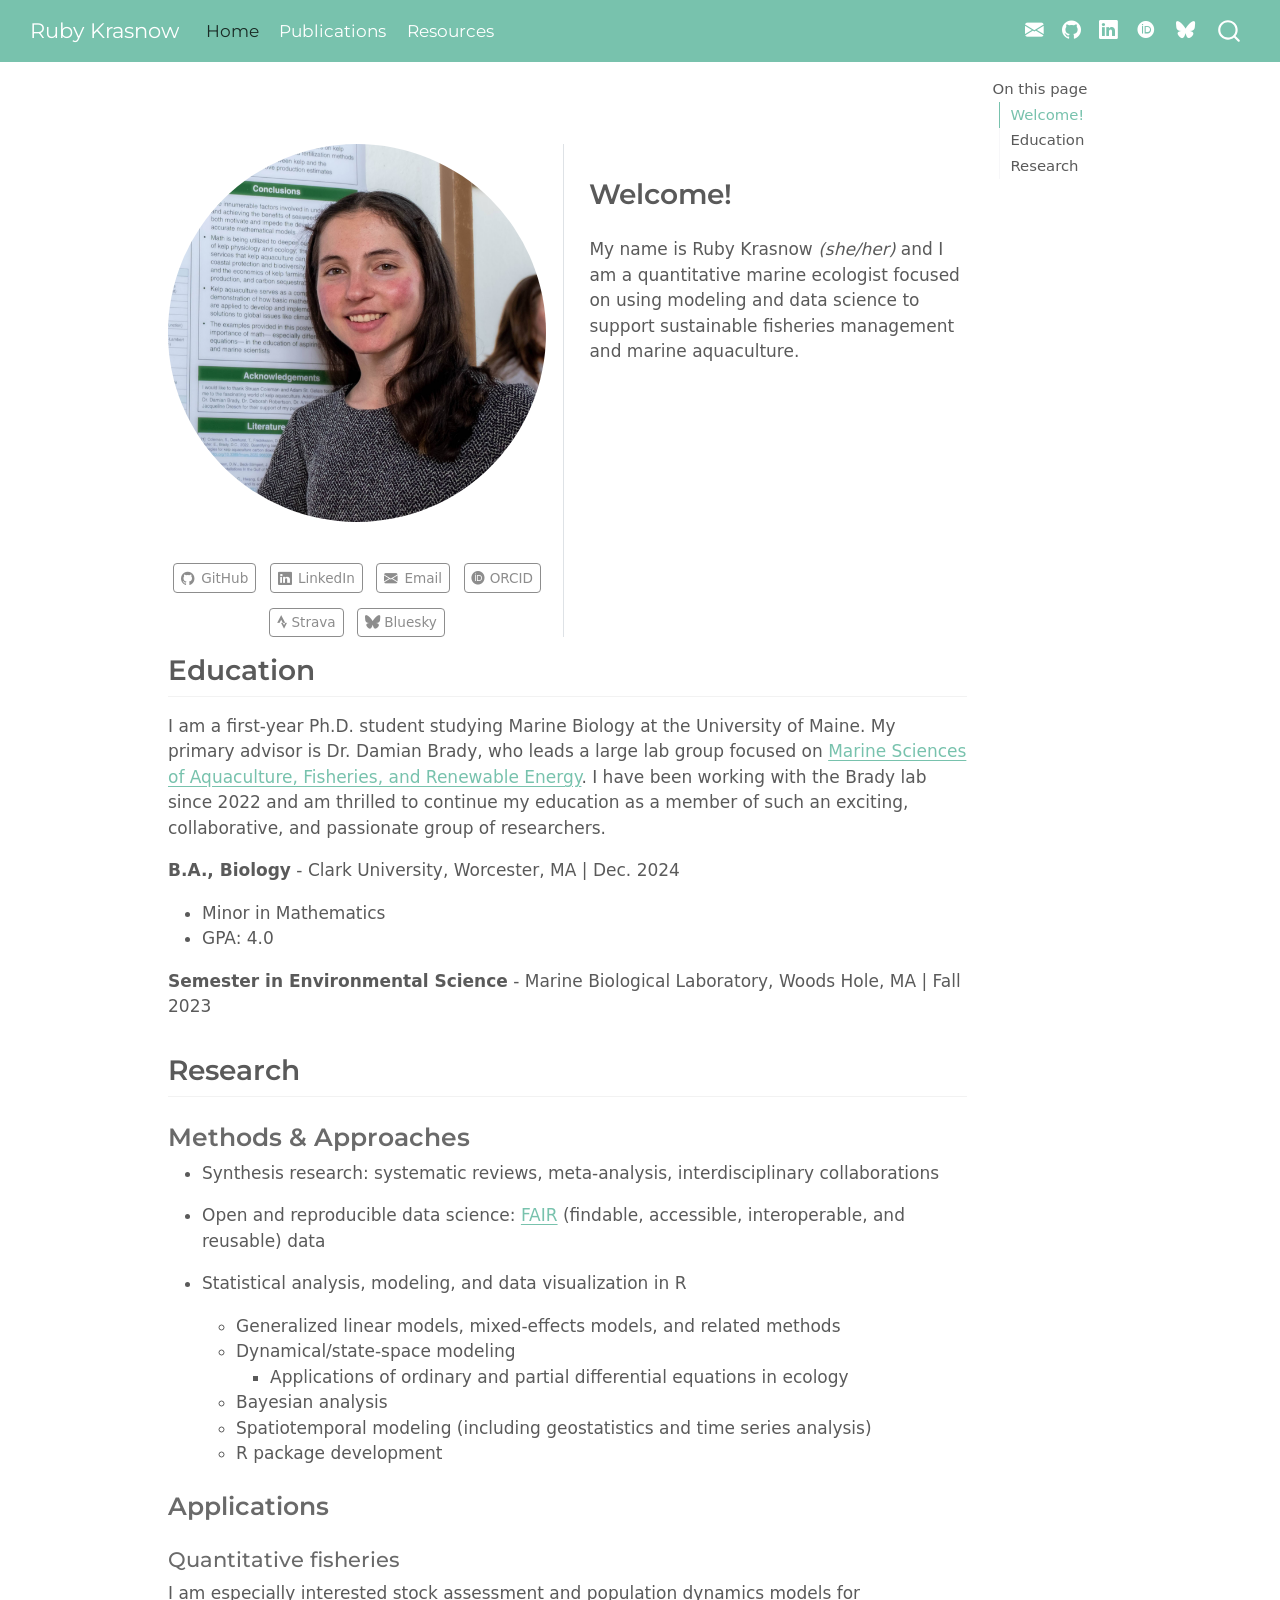
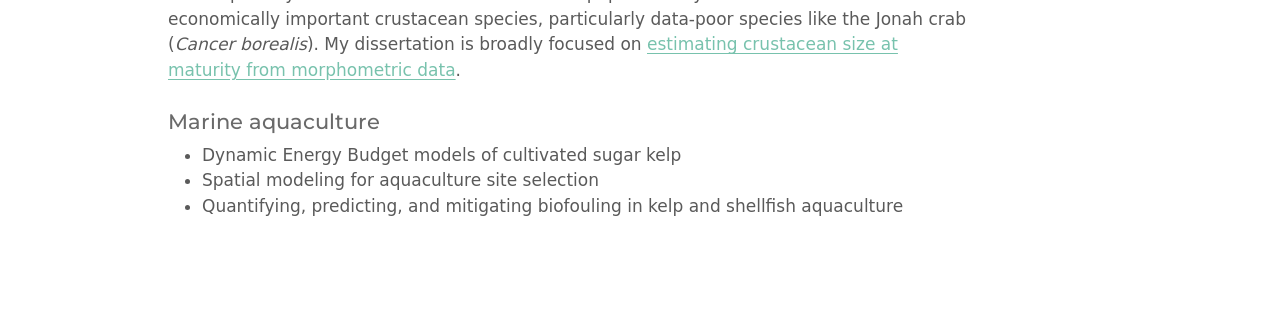
==== index.html @ 5abad7ab "Built site for gh-pages" ====
<!DOCTYPE html>
<html xmlns="http://www.w3.org/1999/xhtml" lang="en" xml:lang="en"><head>

<meta charset="utf-8">
<meta name="generator" content="quarto-1.6.39">

<meta name="viewport" content="width=device-width, initial-scale=1.0, user-scalable=yes">


<title>Ruby Krasnow</title>
<style>
code{white-space: pre-wrap;}
span.smallcaps{font-variant: small-caps;}
div.columns{display: flex; gap: min(4vw, 1.5em);}
div.column{flex: auto; overflow-x: auto;}
div.hanging-indent{margin-left: 1.5em; text-indent: -1.5em;}
ul.task-list{list-style: none;}
ul.task-list li input[type="checkbox"] {
  width: 0.8em;
  margin: 0 0.8em 0.2em -1em; /* quarto-specific, see https://github.com/quarto-dev/quarto-cli/issues/4556 */ 
  vertical-align: middle;
}
</style>


<script src="site_libs/quarto-nav/quarto-nav.js"></script>
<script src="site_libs/quarto-nav/headroom.min.js"></script>
<script src="site_libs/clipboard/clipboard.min.js"></script>
<script src="site_libs/quarto-search/autocomplete.umd.js"></script>
<script src="site_libs/quarto-search/fuse.min.js"></script>
<script src="site_libs/quarto-search/quarto-search.js"></script>
<meta name="quarto:offset" content="./">
<script src="site_libs/quarto-html/quarto.js"></script>
<script src="site_libs/quarto-html/popper.min.js"></script>
<script src="site_libs/quarto-html/tippy.umd.min.js"></script>
<link href="site_libs/quarto-html/tippy.css" rel="stylesheet">
<link href="site_libs/quarto-html/quarto-syntax-highlighting-e26003cea8cd680ca0c55a263523d882.css" rel="stylesheet" id="quarto-text-highlighting-styles">
<script src="site_libs/bootstrap/bootstrap.min.js"></script>
<link href="site_libs/bootstrap/bootstrap-icons.css" rel="stylesheet">
<link href="site_libs/bootstrap/bootstrap-530bf8e59df25186f8bffdc63bad3503.min.css" rel="stylesheet" append-hash="true" id="quarto-bootstrap" data-mode="light">
<link href="site_libs/quarto-contrib/fontawesome6-1.2.0/all.min.css" rel="stylesheet">
<link href="site_libs/quarto-contrib/fontawesome6-1.2.0/latex-fontsize.css" rel="stylesheet">
<script id="quarto-search-options" type="application/json">{
  "location": "navbar",
  "copy-button": false,
  "collapse-after": 3,
  "panel-placement": "end",
  "type": "overlay",
  "limit": 50,
  "keyboard-shortcut": [
    "f",
    "/",
    "s"
  ],
  "show-item-context": false,
  "language": {
    "search-no-results-text": "No results",
    "search-matching-documents-text": "matching documents",
    "search-copy-link-title": "Copy link to search",
    "search-hide-matches-text": "Hide additional matches",
    "search-more-match-text": "more match in this document",
    "search-more-matches-text": "more matches in this document",
    "search-clear-button-title": "Clear",
    "search-text-placeholder": "",
    "search-detached-cancel-button-title": "Cancel",
    "search-submit-button-title": "Submit",
    "search-label": "Search"
  }
}</script>


<link rel="stylesheet" href="styles.css">
</head>

<body class="nav-fixed">

<div id="quarto-search-results"></div>
  <header id="quarto-header" class="headroom fixed-top">
    <nav class="navbar navbar-expand-lg " data-bs-theme="dark">
      <div class="navbar-container container-fluid">
      <div class="navbar-brand-container mx-auto">
    <a class="navbar-brand" href="./index.html">
    <span class="navbar-title">Ruby Krasnow</span>
    </a>
  </div>
            <div id="quarto-search" class="" title="Search"></div>
          <button class="navbar-toggler" type="button" data-bs-toggle="collapse" data-bs-target="#navbarCollapse" aria-controls="navbarCollapse" role="menu" aria-expanded="false" aria-label="Toggle navigation" onclick="if (window.quartoToggleHeadroom) { window.quartoToggleHeadroom(); }">
  <span class="navbar-toggler-icon"></span>
</button>
          <div class="collapse navbar-collapse" id="navbarCollapse">
            <ul class="navbar-nav navbar-nav-scroll me-auto">
  <li class="nav-item">
    <a class="nav-link active" href="./index.html" aria-current="page"> 
<span class="menu-text">Home</span></a>
  </li>  
  <li class="nav-item">
    <a class="nav-link" href="./pubs.html"> 
<span class="menu-text">Publications</span></a>
  </li>  
  <li class="nav-item">
    <a class="nav-link" href="./resources.html"> 
<span class="menu-text">Resources</span></a>
  </li>  
</ul>
            <ul class="navbar-nav navbar-nav-scroll ms-auto">
  <li class="nav-item compact">
    <a class="nav-link" href="mailto:rubykrasnow@gmail.com"> <i class="bi bi-envelope-fill" role="img">
</i> 
<span class="menu-text"></span></a>
  </li>  
  <li class="nav-item compact">
    <a class="nav-link" href="https://github.com/rmk118"> <i class="bi bi-github" role="img">
</i> 
<span class="menu-text"></span></a>
  </li>  
  <li class="nav-item compact">
    <a class="nav-link" href="https://www.linkedin.com/in/ruby-krasnow/"> <i class="bi bi-linkedin" role="img">
</i> 
<span class="menu-text"></span></a>
  </li>  
  <li class="nav-item">
    <a class="nav-link" href="https://orcid.org/0009-0007-0531-8420"> 
<span class="menu-text"><i class="fa-brands fa-orcid" aria-label="orcid"></i></span></a>
  </li>  
  <li class="nav-item">
    <a class="nav-link" href="https://bsky.app/profile/rubyk.bsky.social"> 
<span class="menu-text"><i class="fa-brands fa-bluesky" aria-label="bluesky"></i></span></a>
  </li>  
</ul>
          </div> <!-- /navcollapse -->
            <div class="quarto-navbar-tools">
</div>
      </div> <!-- /container-fluid -->
    </nav>
</header>
<!-- content -->
<div id="quarto-content" class="quarto-container page-columns page-rows-contents page-layout-article page-navbar">
<!-- sidebar -->
<!-- margin-sidebar -->
    <div id="quarto-margin-sidebar" class="sidebar margin-sidebar">
        <nav id="TOC" role="doc-toc" class="toc-active">
    <h2 id="toc-title">On this page</h2>
   
  <ul>
  <li><a href="#welcome" id="toc-welcome" class="nav-link active" data-scroll-target="#welcome">Welcome!</a></li>
  <li><a href="#education" id="toc-education" class="nav-link" data-scroll-target="#education">Education</a></li>
  <li><a href="#research" id="toc-research" class="nav-link" data-scroll-target="#research">Research</a>
  <ul class="collapse">
  <li><a href="#methods-approaches" id="toc-methods-approaches" class="nav-link" data-scroll-target="#methods-approaches">Methods &amp; Approaches</a></li>
  <li><a href="#applications" id="toc-applications" class="nav-link" data-scroll-target="#applications">Applications</a></li>
  </ul></li>
  </ul>
</nav>
    </div>
<!-- main -->
<main class="content" id="quarto-document-content">




<div class="quarto-about-trestles">
  <div class="about-entity">
    <img src="profile_pic.jpg" class="about-image
  round " style="height: 10cm; width: 10cm;">
<header id="title-block-header" class="quarto-title-block"></header>
    <div class="about-links">
  <a href="https://github.com/rmk118" class="about-link" rel="" target="">
    <i class="bi bi-github"></i>
     <span class="about-link-text">GitHub</span>
  </a>
  <a href="https://www.linkedin.com/in/ruby-krasnow/" class="about-link" rel="" target="">
    <i class="bi bi-linkedin"></i>
     <span class="about-link-text">LinkedIn</span>
  </a>
  <a href="mailto:rubykrasnow@gmail.com" class="about-link" rel="" target="">
    <i class="bi bi-envelope-fill"></i>
     <span class="about-link-text">Email</span>
  </a>
  <a href="https://orcid.org/0009-0007-0531-8420" class="about-link" rel="" target="">
     <span class="about-link-text"><i class="fa-brands fa-orcid" aria-label="orcid"></i> ORCID</span>
  </a>
  <a href="https://www.strava.com/athletes/117549632" class="about-link" rel="" target="">
     <span class="about-link-text"><i class="fa-brands fa-strava" aria-label="strava"></i> Strava</span>
  </a>
  <a href="https://bsky.app/profile/rubyk.bsky.social" class="about-link" rel="" target="">
     <span class="about-link-text"><i class="fa-brands fa-bluesky" aria-label="bluesky"></i> Bluesky</span>
  </a>
</div>
  </div>
  <div class="about-contents"><div id="header">
<section id="welcome" class="level2">
<h2 data-anchor-id="welcome">Welcome!</h2>
<p>My name is Ruby Krasnow <em>(she/her)</em> and I am a quantitative marine ecologist focused on using modeling and data science to support sustainable fisheries management and marine aquaculture.</p>
</section>
</div></div>
</div>

<section id="education" class="level2">
<h2 data-anchor-id="education">Education</h2>
<p>I am a first-year Ph.D.&nbsp;student studying Marine Biology at the University of Maine. My primary advisor is Dr.&nbsp;Damian Brady, who leads a large lab group focused on <a href="https://umaine.edu/bradylab/">Marine Sciences of Aquaculture, Fisheries, and Renewable Energy</a>. I have been working with the Brady lab since 2022 and am thrilled to continue my education as a member of such an exciting, collaborative, and passionate group of researchers.</p>
<p><strong>B.A., Biology</strong> - Clark University, Worcester, MA | Dec.&nbsp;2024</p>
<ul>
<li>Minor in Mathematics</li>
<li>GPA: 4.0</li>
</ul>
<p><strong>Semester in Environmental Science</strong> - Marine Biological Laboratory, Woods Hole, MA | Fall 2023</p>
</section>
<section id="research" class="level2">
<h2 data-anchor-id="research">Research</h2>
<section id="methods-approaches" class="level3">
<h3 data-anchor-id="methods-approaches">Methods &amp; Approaches</h3>
<ul>
<li><p>Synthesis research: systematic reviews, meta-analysis, interdisciplinary collaborations</p></li>
<li><p>Open and reproducible data science: <a href="https://www.go-fair.org/fair-principles/">FAIR</a> (findable, accessible, interoperable, and reusable) data</p></li>
<li><p>Statistical analysis, modeling, and data visualization in R</p>
<ul>
<li>Generalized linear models, mixed-effects models, and related methods</li>
<li>Dynamical/state-space modeling
<ul>
<li>Applications of ordinary and partial differential equations in ecology</li>
</ul></li>
<li>Bayesian analysis</li>
<li>Spatiotemporal modeling (including geostatistics and time series analysis)</li>
<li>R package development</li>
</ul></li>
</ul>
</section>
<section id="applications" class="level3">
<h3 data-anchor-id="applications">Applications</h3>
<section id="quantitative-fisheries" class="level4">
<h4 data-anchor-id="quantitative-fisheries">Quantitative fisheries</h4>
<p>I am especially interested stock assessment and population dynamics models for economically important crustacean species, particularly data-poor species like the Jonah crab (<em>Cancer borealis</em>). My dissertation is broadly focused on <a href="https://rmk118.github.io/thesis_proposal/">estimating crustacean size at maturity from morphometric data</a>.</p>
</section>
<section id="marine-aquaculture" class="level4">
<h4 data-anchor-id="marine-aquaculture">Marine aquaculture</h4>
<ul>
<li>Dynamic Energy Budget models of cultivated sugar kelp</li>
<li>Spatial modeling for aquaculture site selection</li>
<li>Quantifying, predicting, and mitigating biofouling in kelp and shellfish aquaculture</li>
</ul>



</section>
</section>
</section>

</main> <!-- /main -->
<script id="quarto-html-after-body" type="application/javascript">
window.document.addEventListener("DOMContentLoaded", function (event) {
  const toggleBodyColorMode = (bsSheetEl) => {
    const mode = bsSheetEl.getAttribute("data-mode");
    const bodyEl = window.document.querySelector("body");
    if (mode === "dark") {
      bodyEl.classList.add("quarto-dark");
      bodyEl.classList.remove("quarto-light");
    } else {
      bodyEl.classList.add("quarto-light");
      bodyEl.classList.remove("quarto-dark");
    }
  }
  const toggleBodyColorPrimary = () => {
    const bsSheetEl = window.document.querySelector("link#quarto-bootstrap");
    if (bsSheetEl) {
      toggleBodyColorMode(bsSheetEl);
    }
  }
  toggleBodyColorPrimary();  
  const isCodeAnnotation = (el) => {
    for (const clz of el.classList) {
      if (clz.startsWith('code-annotation-')) {                     
        return true;
      }
    }
    return false;
  }
  const onCopySuccess = function(e) {
    // button target
    const button = e.trigger;
    // don't keep focus
    button.blur();
    // flash "checked"
    button.classList.add('code-copy-button-checked');
    var currentTitle = button.getAttribute("title");
    button.setAttribute("title", "Copied!");
    let tooltip;
    if (window.bootstrap) {
      button.setAttribute("data-bs-toggle", "tooltip");
      button.setAttribute("data-bs-placement", "left");
      button.setAttribute("data-bs-title", "Copied!");
      tooltip = new bootstrap.Tooltip(button, 
        { trigger: "manual", 
          customClass: "code-copy-button-tooltip",
          offset: [0, -8]});
      tooltip.show();    
    }
    setTimeout(function() {
      if (tooltip) {
        tooltip.hide();
        button.removeAttribute("data-bs-title");
        button.removeAttribute("data-bs-toggle");
        button.removeAttribute("data-bs-placement");
      }
      button.setAttribute("title", currentTitle);
      button.classList.remove('code-copy-button-checked');
    }, 1000);
    // clear code selection
    e.clearSelection();
  }
  const getTextToCopy = function(trigger) {
      const codeEl = trigger.previousElementSibling.cloneNode(true);
      for (const childEl of codeEl.children) {
        if (isCodeAnnotation(childEl)) {
          childEl.remove();
        }
      }
      return codeEl.innerText;
  }
  const clipboard = new window.ClipboardJS('.code-copy-button:not([data-in-quarto-modal])', {
    text: getTextToCopy
  });
  clipboard.on('success', onCopySuccess);
  if (window.document.getElementById('quarto-embedded-source-code-modal')) {
    const clipboardModal = new window.ClipboardJS('.code-copy-button[data-in-quarto-modal]', {
      text: getTextToCopy,
      container: window.document.getElementById('quarto-embedded-source-code-modal')
    });
    clipboardModal.on('success', onCopySuccess);
  }
    var localhostRegex = new RegExp(/^(?:http|https):\/\/localhost\:?[0-9]*\//);
    var mailtoRegex = new RegExp(/^mailto:/);
      var filterRegex = new RegExp('/' + window.location.host + '/');
    var isInternal = (href) => {
        return filterRegex.test(href) || localhostRegex.test(href) || mailtoRegex.test(href);
    }
    // Inspect non-navigation links and adorn them if external
 	var links = window.document.querySelectorAll('a[href]:not(.nav-link):not(.navbar-brand):not(.toc-action):not(.sidebar-link):not(.sidebar-item-toggle):not(.pagination-link):not(.no-external):not([aria-hidden]):not(.dropdown-item):not(.quarto-navigation-tool):not(.about-link)');
    for (var i=0; i<links.length; i++) {
      const link = links[i];
      if (!isInternal(link.href)) {
        // undo the damage that might have been done by quarto-nav.js in the case of
        // links that we want to consider external
        if (link.dataset.originalHref !== undefined) {
          link.href = link.dataset.originalHref;
        }
          // target, if specified
          link.setAttribute("target", "_blank");
          if (link.getAttribute("rel") === null) {
            link.setAttribute("rel", "noopener");
          }
      }
    }
  function tippyHover(el, contentFn, onTriggerFn, onUntriggerFn) {
    const config = {
      allowHTML: true,
      maxWidth: 500,
      delay: 100,
      arrow: false,
      appendTo: function(el) {
          return el.parentElement;
      },
      interactive: true,
      interactiveBorder: 10,
      theme: 'quarto',
      placement: 'bottom-start',
    };
    if (contentFn) {
      config.content = contentFn;
    }
    if (onTriggerFn) {
      config.onTrigger = onTriggerFn;
    }
    if (onUntriggerFn) {
      config.onUntrigger = onUntriggerFn;
    }
    window.tippy(el, config); 
  }
  const noterefs = window.document.querySelectorAll('a[role="doc-noteref"]');
  for (var i=0; i<noterefs.length; i++) {
    const ref = noterefs[i];
    tippyHover(ref, function() {
      // use id or data attribute instead here
      let href = ref.getAttribute('data-footnote-href') || ref.getAttribute('href');
      try { href = new URL(href).hash; } catch {}
      const id = href.replace(/^#\/?/, "");
      const note = window.document.getElementById(id);
      if (note) {
        return note.innerHTML;
      } else {
        return "";
      }
    });
  }
  const xrefs = window.document.querySelectorAll('a.quarto-xref');
  const processXRef = (id, note) => {
    // Strip column container classes
    const stripColumnClz = (el) => {
      el.classList.remove("page-full", "page-columns");
      if (el.children) {
        for (const child of el.children) {
          stripColumnClz(child);
        }
      }
    }
    stripColumnClz(note)
    if (id === null || id.startsWith('sec-')) {
      // Special case sections, only their first couple elements
      const container = document.createElement("div");
      if (note.children && note.children.length > 2) {
        container.appendChild(note.children[0].cloneNode(true));
        for (let i = 1; i < note.children.length; i++) {
          const child = note.children[i];
          if (child.tagName === "P" && child.innerText === "") {
            continue;
          } else {
            container.appendChild(child.cloneNode(true));
            break;
          }
        }
        if (window.Quarto?.typesetMath) {
          window.Quarto.typesetMath(container);
        }
        return container.innerHTML
      } else {
        if (window.Quarto?.typesetMath) {
          window.Quarto.typesetMath(note);
        }
        return note.innerHTML;
      }
    } else {
      // Remove any anchor links if they are present
      const anchorLink = note.querySelector('a.anchorjs-link');
      if (anchorLink) {
        anchorLink.remove();
      }
      if (window.Quarto?.typesetMath) {
        window.Quarto.typesetMath(note);
      }
      if (note.classList.contains("callout")) {
        return note.outerHTML;
      } else {
        return note.innerHTML;
      }
    }
  }
  for (var i=0; i<xrefs.length; i++) {
    const xref = xrefs[i];
    tippyHover(xref, undefined, function(instance) {
      instance.disable();
      let url = xref.getAttribute('href');
      let hash = undefined; 
      if (url.startsWith('#')) {
        hash = url;
      } else {
        try { hash = new URL(url).hash; } catch {}
      }
      if (hash) {
        const id = hash.replace(/^#\/?/, "");
        const note = window.document.getElementById(id);
        if (note !== null) {
          try {
            const html = processXRef(id, note.cloneNode(true));
            instance.setContent(html);
          } finally {
            instance.enable();
            instance.show();
          }
        } else {
          // See if we can fetch this
          fetch(url.split('#')[0])
          .then(res => res.text())
          .then(html => {
            const parser = new DOMParser();
            const htmlDoc = parser.parseFromString(html, "text/html");
            const note = htmlDoc.getElementById(id);
            if (note !== null) {
              const html = processXRef(id, note);
              instance.setContent(html);
            } 
          }).finally(() => {
            instance.enable();
            instance.show();
          });
        }
      } else {
        // See if we can fetch a full url (with no hash to target)
        // This is a special case and we should probably do some content thinning / targeting
        fetch(url)
        .then(res => res.text())
        .then(html => {
          const parser = new DOMParser();
          const htmlDoc = parser.parseFromString(html, "text/html");
          const note = htmlDoc.querySelector('main.content');
          if (note !== null) {
            // This should only happen for chapter cross references
            // (since there is no id in the URL)
            // remove the first header
            if (note.children.length > 0 && note.children[0].tagName === "HEADER") {
              note.children[0].remove();
            }
            const html = processXRef(null, note);
            instance.setContent(html);
          } 
        }).finally(() => {
          instance.enable();
          instance.show();
        });
      }
    }, function(instance) {
    });
  }
      let selectedAnnoteEl;
      const selectorForAnnotation = ( cell, annotation) => {
        let cellAttr = 'data-code-cell="' + cell + '"';
        let lineAttr = 'data-code-annotation="' +  annotation + '"';
        const selector = 'span[' + cellAttr + '][' + lineAttr + ']';
        return selector;
      }
      const selectCodeLines = (annoteEl) => {
        const doc = window.document;
        const targetCell = annoteEl.getAttribute("data-target-cell");
        const targetAnnotation = annoteEl.getAttribute("data-target-annotation");
        const annoteSpan = window.document.querySelector(selectorForAnnotation(targetCell, targetAnnotation));
        const lines = annoteSpan.getAttribute("data-code-lines").split(",");
        const lineIds = lines.map((line) => {
          return targetCell + "-" + line;
        })
        let top = null;
        let height = null;
        let parent = null;
        if (lineIds.length > 0) {
            //compute the position of the single el (top and bottom and make a div)
            const el = window.document.getElementById(lineIds[0]);
            top = el.offsetTop;
            height = el.offsetHeight;
            parent = el.parentElement.parentElement;
          if (lineIds.length > 1) {
            const lastEl = window.document.getElementById(lineIds[lineIds.length - 1]);
            const bottom = lastEl.offsetTop + lastEl.offsetHeight;
            height = bottom - top;
          }
          if (top !== null && height !== null && parent !== null) {
            // cook up a div (if necessary) and position it 
            let div = window.document.getElementById("code-annotation-line-highlight");
            if (div === null) {
              div = window.document.createElement("div");
              div.setAttribute("id", "code-annotation-line-highlight");
              div.style.position = 'absolute';
              parent.appendChild(div);
            }
            div.style.top = top - 2 + "px";
            div.style.height = height + 4 + "px";
            div.style.left = 0;
            let gutterDiv = window.document.getElementById("code-annotation-line-highlight-gutter");
            if (gutterDiv === null) {
              gutterDiv = window.document.createElement("div");
              gutterDiv.setAttribute("id", "code-annotation-line-highlight-gutter");
              gutterDiv.style.position = 'absolute';
              const codeCell = window.document.getElementById(targetCell);
              const gutter = codeCell.querySelector('.code-annotation-gutter');
              gutter.appendChild(gutterDiv);
            }
            gutterDiv.style.top = top - 2 + "px";
            gutterDiv.style.height = height + 4 + "px";
          }
          selectedAnnoteEl = annoteEl;
        }
      };
      const unselectCodeLines = () => {
        const elementsIds = ["code-annotation-line-highlight", "code-annotation-line-highlight-gutter"];
        elementsIds.forEach((elId) => {
          const div = window.document.getElementById(elId);
          if (div) {
            div.remove();
          }
        });
        selectedAnnoteEl = undefined;
      };
        // Handle positioning of the toggle
    window.addEventListener(
      "resize",
      throttle(() => {
        elRect = undefined;
        if (selectedAnnoteEl) {
          selectCodeLines(selectedAnnoteEl);
        }
      }, 10)
    );
    function throttle(fn, ms) {
    let throttle = false;
    let timer;
      return (...args) => {
        if(!throttle) { // first call gets through
            fn.apply(this, args);
            throttle = true;
        } else { // all the others get throttled
            if(timer) clearTimeout(timer); // cancel #2
            timer = setTimeout(() => {
              fn.apply(this, args);
              timer = throttle = false;
            }, ms);
        }
      };
    }
      // Attach click handler to the DT
      const annoteDls = window.document.querySelectorAll('dt[data-target-cell]');
      for (const annoteDlNode of annoteDls) {
        annoteDlNode.addEventListener('click', (event) => {
          const clickedEl = event.target;
          if (clickedEl !== selectedAnnoteEl) {
            unselectCodeLines();
            const activeEl = window.document.querySelector('dt[data-target-cell].code-annotation-active');
            if (activeEl) {
              activeEl.classList.remove('code-annotation-active');
            }
            selectCodeLines(clickedEl);
            clickedEl.classList.add('code-annotation-active');
          } else {
            // Unselect the line
            unselectCodeLines();
            clickedEl.classList.remove('code-annotation-active');
          }
        });
      }
  const findCites = (el) => {
    const parentEl = el.parentElement;
    if (parentEl) {
      const cites = parentEl.dataset.cites;
      if (cites) {
        return {
          el,
          cites: cites.split(' ')
        };
      } else {
        return findCites(el.parentElement)
      }
    } else {
      return undefined;
    }
  };
  var bibliorefs = window.document.querySelectorAll('a[role="doc-biblioref"]');
  for (var i=0; i<bibliorefs.length; i++) {
    const ref = bibliorefs[i];
    const citeInfo = findCites(ref);
    if (citeInfo) {
      tippyHover(citeInfo.el, function() {
        var popup = window.document.createElement('div');
        citeInfo.cites.forEach(function(cite) {
          var citeDiv = window.document.createElement('div');
          citeDiv.classList.add('hanging-indent');
          citeDiv.classList.add('csl-entry');
          var biblioDiv = window.document.getElementById('ref-' + cite);
          if (biblioDiv) {
            citeDiv.innerHTML = biblioDiv.innerHTML;
          }
          popup.appendChild(citeDiv);
        });
        return popup.innerHTML;
      });
    }
  }
});
</script>
</div> <!-- /content -->




</body></html>
---- site_libs/quarto-html/tippy.css ----
.tippy-box[data-animation=fade][data-state=hidden]{opacity:0}[data-tippy-root]{max-width:calc(100vw - 10px)}.tippy-box{position:relative;background-color:#333;color:#fff;border-radius:4px;font-size:14px;line-height:1.4;white-space:normal;outline:0;transition-property:transform,visibility,opacity}.tippy-box[data-placement^=top]>.tippy-arrow{bottom:0}.tippy-box[data-placement^=top]>.tippy-arrow:before{bottom:-7px;left:0;border-width:8px 8px 0;border-top-color:initial;transform-origin:center top}.tippy-box[data-placement^=bottom]>.tippy-arrow{top:0}.tippy-box[data-placement^=bottom]>.tippy-arrow:before{top:-7px;left:0;border-width:0 8px 8px;border-bottom-color:initial;transform-origin:center bottom}.tippy-box[data-placement^=left]>.tippy-arrow{right:0}.tippy-box[data-placement^=left]>.tippy-arrow:before{border-width:8px 0 8px 8px;border-left-color:initial;right:-7px;transform-origin:center left}.tippy-box[data-placement^=right]>.tippy-arrow{left:0}.tippy-box[data-placement^=right]>.tippy-arrow:before{left:-7px;border-width:8px 8px 8px 0;border-right-color:initial;transform-origin:center right}.tippy-box[data-inertia][data-state=visible]{transition-timing-function:cubic-bezier(.54,1.5,.38,1.11)}.tippy-arrow{width:16px;height:16px;color:#333}.tippy-arrow:before{content:"";position:absolute;border-color:transparent;border-style:solid}.tippy-content{position:relative;padding:5px 9px;z-index:1}
---- site_libs/quarto-html/quarto-syntax-highlighting-e26003cea8cd680ca0c55a263523d882.css ----
/* quarto syntax highlight colors */
:root {
  --quarto-hl-ot-color: #003B4F;
  --quarto-hl-at-color: #657422;
  --quarto-hl-ss-color: #20794D;
  --quarto-hl-an-color: #5E5E5E;
  --quarto-hl-fu-color: #4758AB;
  --quarto-hl-st-color: #20794D;
  --quarto-hl-cf-color: #003B4F;
  --quarto-hl-op-color: #5E5E5E;
  --quarto-hl-er-color: #AD0000;
  --quarto-hl-bn-color: #AD0000;
  --quarto-hl-al-color: #AD0000;
  --quarto-hl-va-color: #111111;
  --quarto-hl-bu-color: inherit;
  --quarto-hl-ex-color: inherit;
  --quarto-hl-pp-color: #AD0000;
  --quarto-hl-in-color: #5E5E5E;
  --quarto-hl-vs-color: #20794D;
  --quarto-hl-wa-color: #5E5E5E;
  --quarto-hl-do-color: #5E5E5E;
  --quarto-hl-im-color: #00769E;
  --quarto-hl-ch-color: #20794D;
  --quarto-hl-dt-color: #AD0000;
  --quarto-hl-fl-color: #AD0000;
  --quarto-hl-co-color: #5E5E5E;
  --quarto-hl-cv-color: #5E5E5E;
  --quarto-hl-cn-color: #8f5902;
  --quarto-hl-sc-color: #5E5E5E;
  --quarto-hl-dv-color: #AD0000;
  --quarto-hl-kw-color: #003B4F;
}

/* other quarto variables */
:root {
  --quarto-font-monospace: SFMono-Regular, Menlo, Monaco, Consolas, "Liberation Mono", "Courier New", monospace;
}

pre > code.sourceCode > span {
  color: #003B4F;
}

code span {
  color: #003B4F;
}

code.sourceCode > span {
  color: #003B4F;
}

div.sourceCode,
div.sourceCode pre.sourceCode {
  color: #003B4F;
}

code span.ot {
  color: #003B4F;
  font-style: inherit;
}

code span.at {
  color: #657422;
  font-style: inherit;
}

code span.ss {
  color: #20794D;
  font-style: inherit;
}

code span.an {
  color: #5E5E5E;
  font-style: inherit;
}

code span.fu {
  color: #4758AB;
  font-style: inherit;
}

code span.st {
  color: #20794D;
  font-style: inherit;
}

code span.cf {
  color: #003B4F;
  font-weight: bold;
  font-style: inherit;
}

code span.op {
  color: #5E5E5E;
  font-style: inherit;
}

code span.er {
  color: #AD0000;
  font-style: inherit;
}

code span.bn {
  color: #AD0000;
  font-style: inherit;
}

code span.al {
  color: #AD0000;
  font-style: inherit;
}

code span.va {
  color: #111111;
  font-style: inherit;
}

code span.bu {
  font-style: inherit;
}

code span.ex {
  font-style: inherit;
}

code span.pp {
  color: #AD0000;
  font-style: inherit;
}

code span.in {
  color: #5E5E5E;
  font-style: inherit;
}

code span.vs {
  color: #20794D;
  font-style: inherit;
}

code span.wa {
  color: #5E5E5E;
  font-style: italic;
}

code span.do {
  color: #5E5E5E;
  font-style: italic;
}

code span.im {
  color: #00769E;
  font-style: inherit;
}

code span.ch {
  color: #20794D;
  font-style: inherit;
}

code span.dt {
  color: #AD0000;
  font-style: inherit;
}

code span.fl {
  color: #AD0000;
  font-style: inherit;
}

code span.co {
  color: #5E5E5E;
  font-style: inherit;
}

code span.cv {
  color: #5E5E5E;
  font-style: italic;
}

code span.cn {
  color: #8f5902;
  font-style: inherit;
}

code span.sc {
  color: #5E5E5E;
  font-style: inherit;
}

code span.dv {
  color: #AD0000;
  font-style: inherit;
}

code span.kw {
  color: #003B4F;
  font-weight: bold;
  font-style: inherit;
}

.prevent-inlining {
  content: "</";
}

/*# sourceMappingURL=e90e9ab646ea9b1aaa61e089606e0f97.css.map */
---- site_libs/quarto-contrib/fontawesome6-1.2.0/latex-fontsize.css ----
.fa-tiny {
  font-size: 0.5em;
}
.fa-scriptsize {
  font-size: 0.7em;
}
.fa-footnotesize {
  font-size: 0.8em;
}
.fa-small {
  font-size: 0.9em;
}
.fa-normalsize {
  font-size: 1em;
}
.fa-large {
  font-size: 1.2em;
}
.fa-Large {
  font-size: 1.5em;
}
.fa-LARGE {
  font-size: 1.75em;
}
.fa-huge {
  font-size: 2em;
}
.fa-Huge {
  font-size: 2.5em;
}
---- styles.css ----
/* css styles */
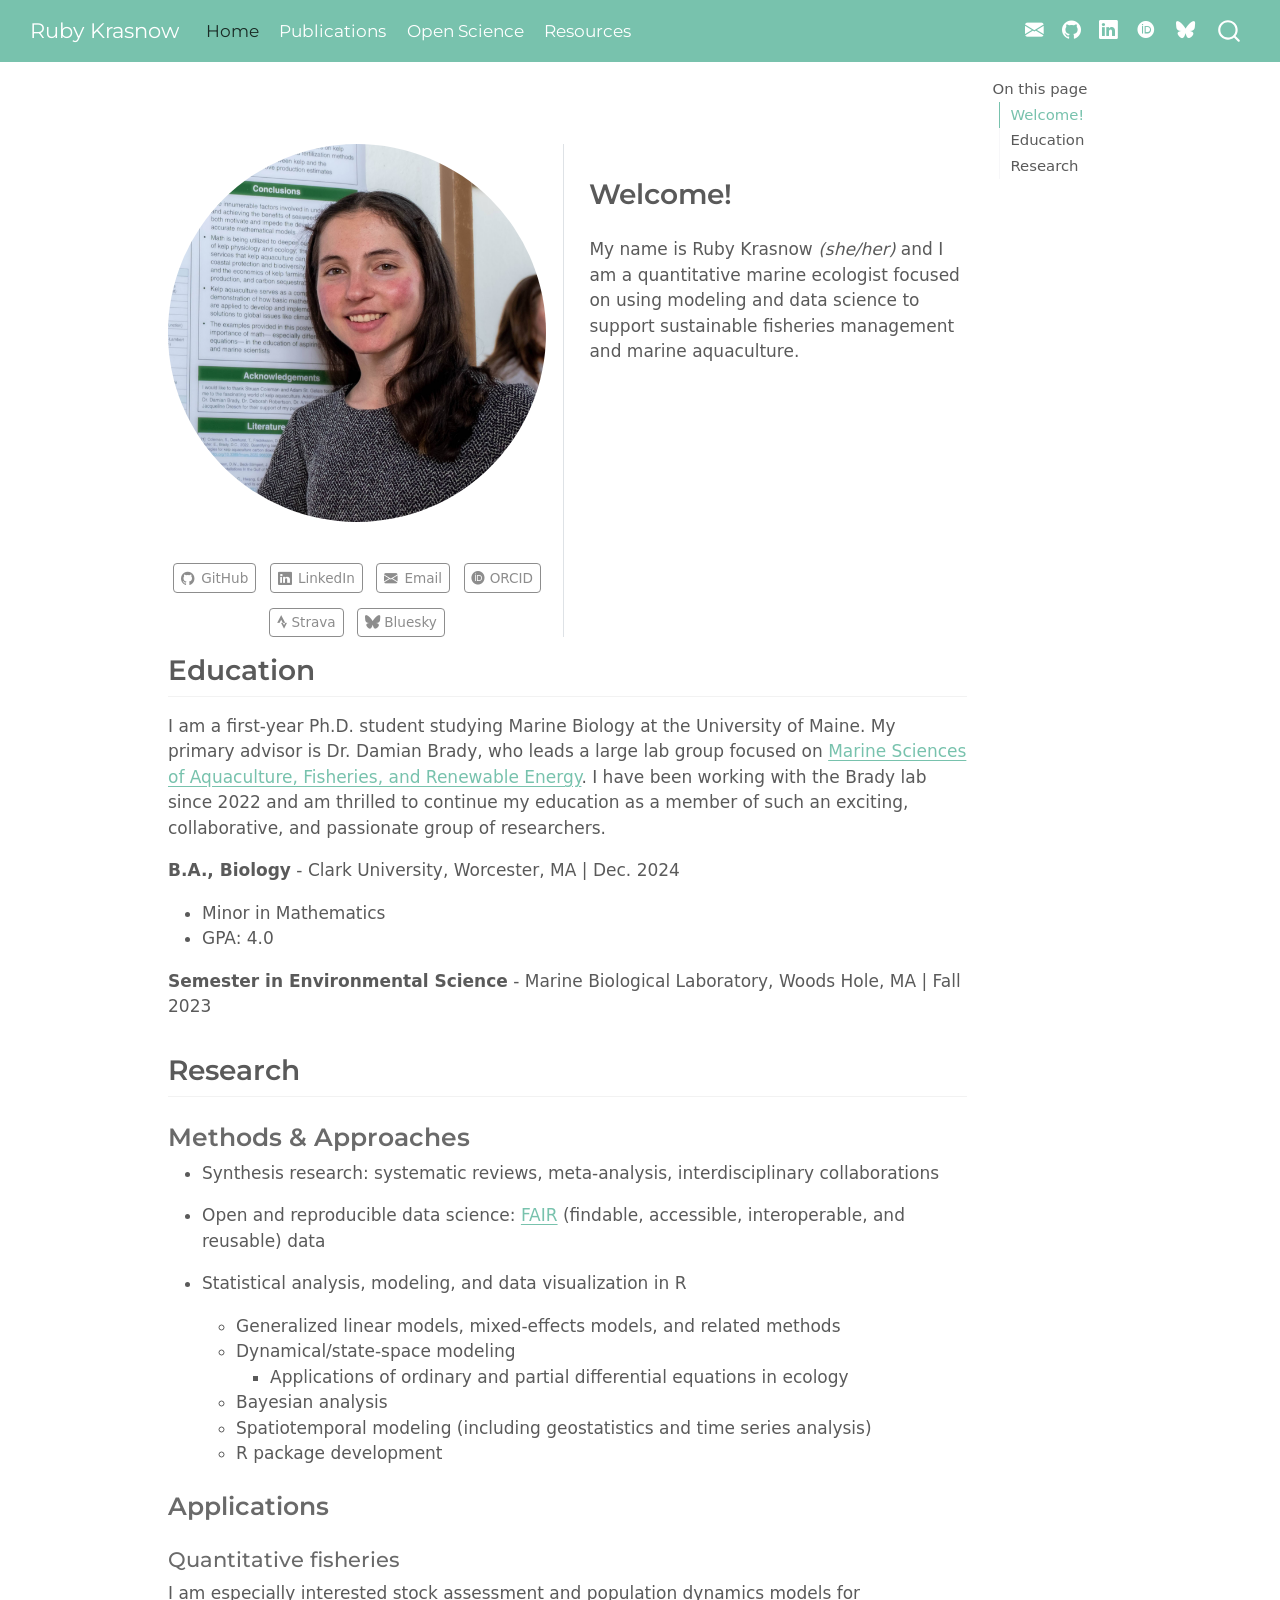
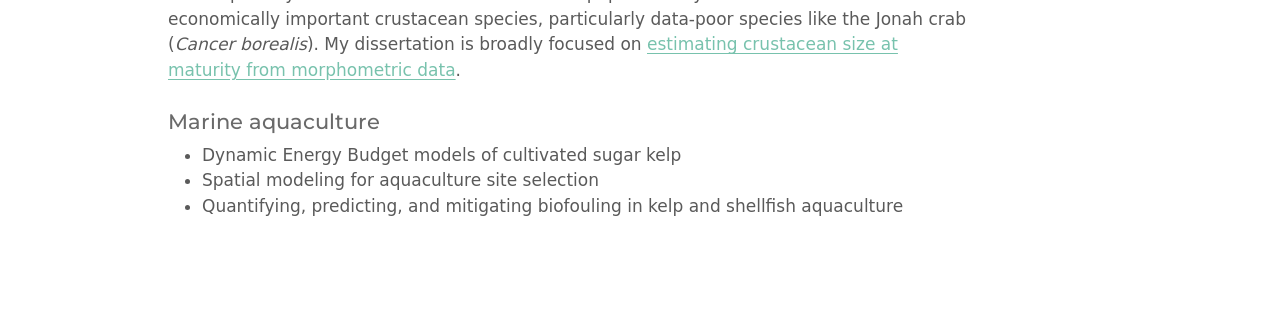
==== commit 542046a7: "Built site for gh-pages" ====
--- a/index.html
+++ b/index.html
@@ -96,6 +96,10 @@
   <li class="nav-item">
     <a class="nav-link" href="./pubs.html"> 
 <span class="menu-text">Publications</span></a>
+  </li>  
+  <li class="nav-item">
+    <a class="nav-link" href="./open_science.html"> 
+<span class="menu-text">Open Science</span></a>
   </li>  
   <li class="nav-item">
     <a class="nav-link" href="./resources.html"> 
@@ -329,7 +333,7 @@
   }
     var localhostRegex = new RegExp(/^(?:http|https):\/\/localhost\:?[0-9]*\//);
     var mailtoRegex = new RegExp(/^mailto:/);
-      var filterRegex = new RegExp('/' + window.location.host + '/');
+      var filterRegex = new RegExp("https:\/\/rmk118\.github\.io\/");
     var isInternal = (href) => {
         return filterRegex.test(href) || localhostRegex.test(href) || mailtoRegex.test(href);
     }
